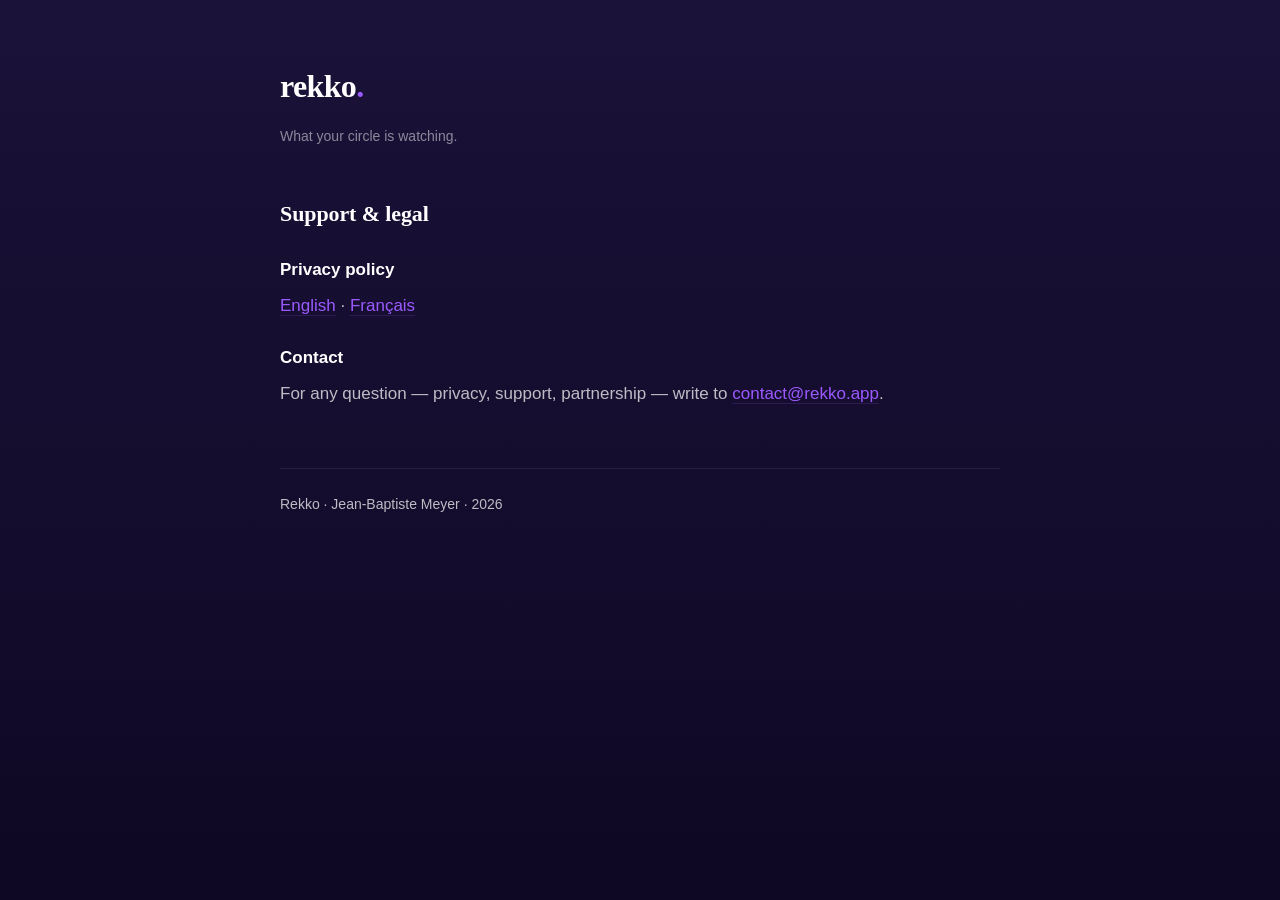
==== index.html @ c3f65cd0 "Initial commit — landing + bilingual privacy policy Static GitHub Pages site for the Rekko app.    *" ====
<!DOCTYPE html>
<html lang="en">
<head>
    <meta charset="UTF-8">
    <meta name="viewport" content="width=device-width, initial-scale=1.0">
    <meta name="description" content="Rekko — what your circle is watching.">
    <title>Rekko — what your circle is watching</title>
    <link rel="stylesheet" href="assets/style.css">
</head>
<body>
    <div class="container">
        <span class="wordmark">rekko<span class="dot">.</span></span>
        <p class="subtitle" style="margin-bottom:48px;">What your circle is watching.</p>

        <h2>Support &amp; legal</h2>

        <h3>Privacy policy</h3>
        <p>
            <a href="en/privacy.html">English</a> ·
            <a href="fr/privacy.html">Français</a>
        </p>

        <h3>Contact</h3>
        <p>
            For any question — privacy, support, partnership — write to
            <a href="mailto:contact@rekko.app">contact@rekko.app</a>.
        </p>

        <footer>
            <p>Rekko · Jean-Baptiste Meyer · 2026</p>
        </footer>
    </div>
</body>
</html>
---- assets/style.css ----
/* Shared style for the Rekko support / marketing site.
   Brand: deep purple gradient + serif wordmark, white text.
   No build step — single CSS file, hand-rolled. */

* {
    box-sizing: border-box;
    margin: 0;
    padding: 0;
}

:root {
    --bg: #1a1238;
    --bg-deep: #0f0824;
    --accent: #9b59ff;
    --accent-soft: rgba(155, 89, 255, 0.18);
    --text: #ffffff;
    --text-soft: rgba(255, 255, 255, 0.72);
    --text-muted: rgba(255, 255, 255, 0.5);
    --rule: rgba(255, 255, 255, 0.08);
}

html {
    background: linear-gradient(180deg, var(--bg) 0%, var(--bg-deep) 100%);
    background-attachment: fixed;
    min-height: 100%;
    -webkit-font-smoothing: antialiased;
    -moz-osx-font-smoothing: grayscale;
}

body {
    color: var(--text);
    font-family: -apple-system, BlinkMacSystemFont, "Segoe UI", Helvetica, Arial, sans-serif;
    font-size: 17px;
    line-height: 1.65;
    padding: 60px 24px 80px;
}

.container {
    max-width: 720px;
    margin: 0 auto;
}

.wordmark {
    font-family: "Iowan Old Style", "Georgia", serif;
    font-weight: 900;
    font-size: 32px;
    color: var(--text);
    text-decoration: none;
    letter-spacing: -0.02em;
    display: inline-block;
    margin-bottom: 12px;
}

.wordmark .dot {
    color: var(--accent);
}

.lang-switch {
    color: var(--text-muted);
    font-size: 14px;
    margin-bottom: 40px;
}

.lang-switch a {
    color: var(--text-soft);
    text-decoration: none;
    border-bottom: 1px dashed var(--text-muted);
    margin-left: 6px;
}

.lang-switch a:hover {
    color: var(--accent);
    border-bottom-color: var(--accent);
}

h1 {
    font-family: "Iowan Old Style", "Georgia", serif;
    font-weight: 900;
    font-size: 36px;
    line-height: 1.2;
    margin: 0 0 6px;
    letter-spacing: -0.01em;
}

.subtitle {
    color: var(--text-muted);
    font-size: 14px;
    margin-bottom: 36px;
}

h2 {
    font-family: "Iowan Old Style", "Georgia", serif;
    font-weight: 700;
    font-size: 22px;
    margin: 40px 0 12px;
    letter-spacing: -0.005em;
}

h3 {
    font-weight: 600;
    font-size: 17px;
    margin: 24px 0 8px;
    color: var(--text);
}

p {
    color: var(--text-soft);
    margin-bottom: 14px;
}

ul {
    color: var(--text-soft);
    margin: 0 0 14px 22px;
}

li {
    margin-bottom: 6px;
}

a {
    color: var(--accent);
    text-decoration: none;
    border-bottom: 1px solid var(--accent-soft);
    transition: border-color 0.15s ease;
}

a:hover {
    border-bottom-color: var(--accent);
}

strong {
    color: var(--text);
    font-weight: 600;
}

hr {
    border: none;
    border-top: 1px solid var(--rule);
    margin: 40px 0;
}

footer {
    color: var(--text-muted);
    font-size: 14px;
    margin-top: 60px;
    padding-top: 24px;
    border-top: 1px solid var(--rule);
}

footer a {
    color: var(--text-soft);
    border-bottom-color: var(--rule);
}

footer a:hover {
    color: var(--accent);
    border-bottom-color: var(--accent);
}

@media (max-width: 480px) {
    body {
        padding: 40px 20px 60px;
    }
    h1 {
        font-size: 30px;
    }
    h2 {
        font-size: 20px;
    }
}
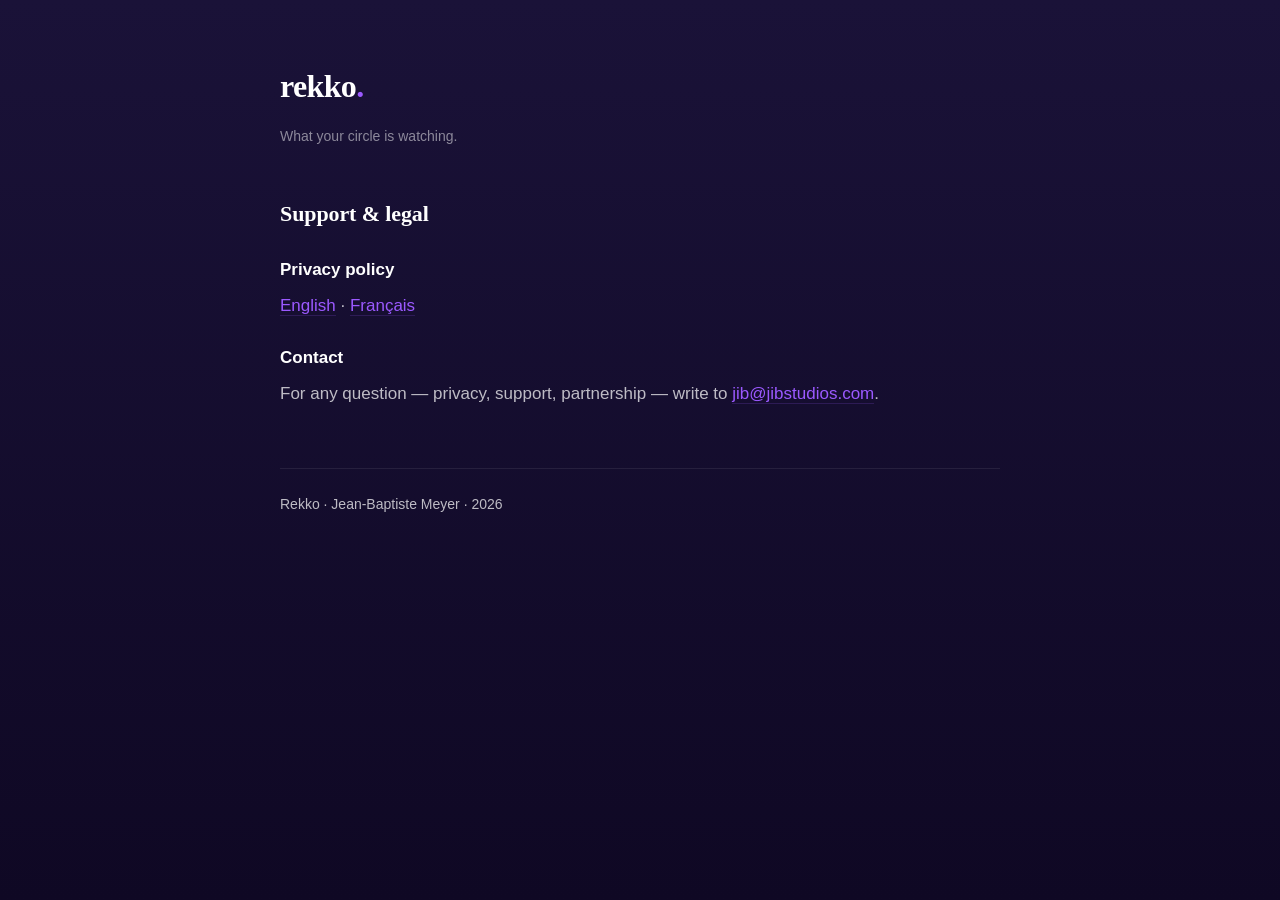
==== commit c7f08b71: "Swap placeholder emails for jib@jibstudios.com + drop Apple revoke claim - All `privacy@rekko.app` /" ====
--- a/index.html
+++ b/index.html
@@ -23,7 +23,7 @@
         <h3>Contact</h3>
         <p>
             For any question — privacy, support, partnership — write to
-            <a href="mailto:contact@rekko.app">contact@rekko.app</a>.
+            <a href="mailto:jib@jibstudios.com">jib@jibstudios.com</a>.
         </p>
 
         <footer>
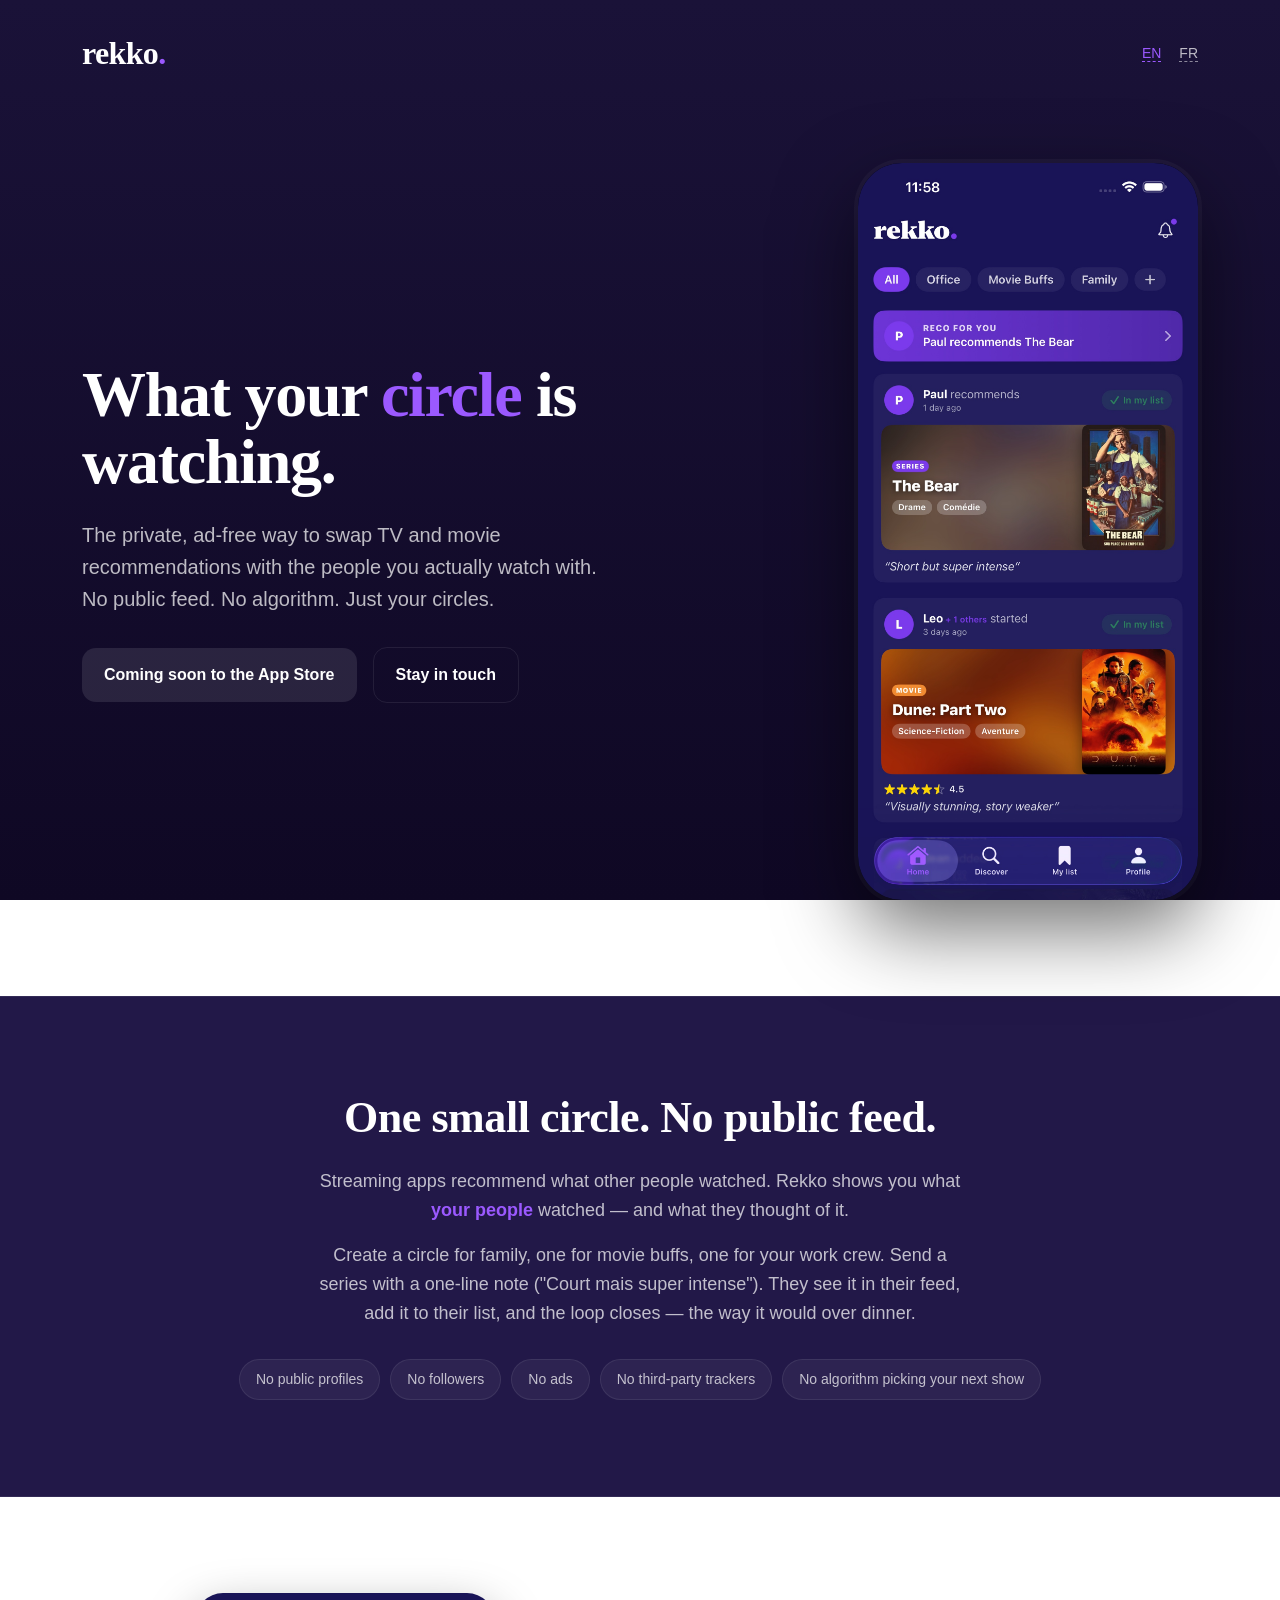
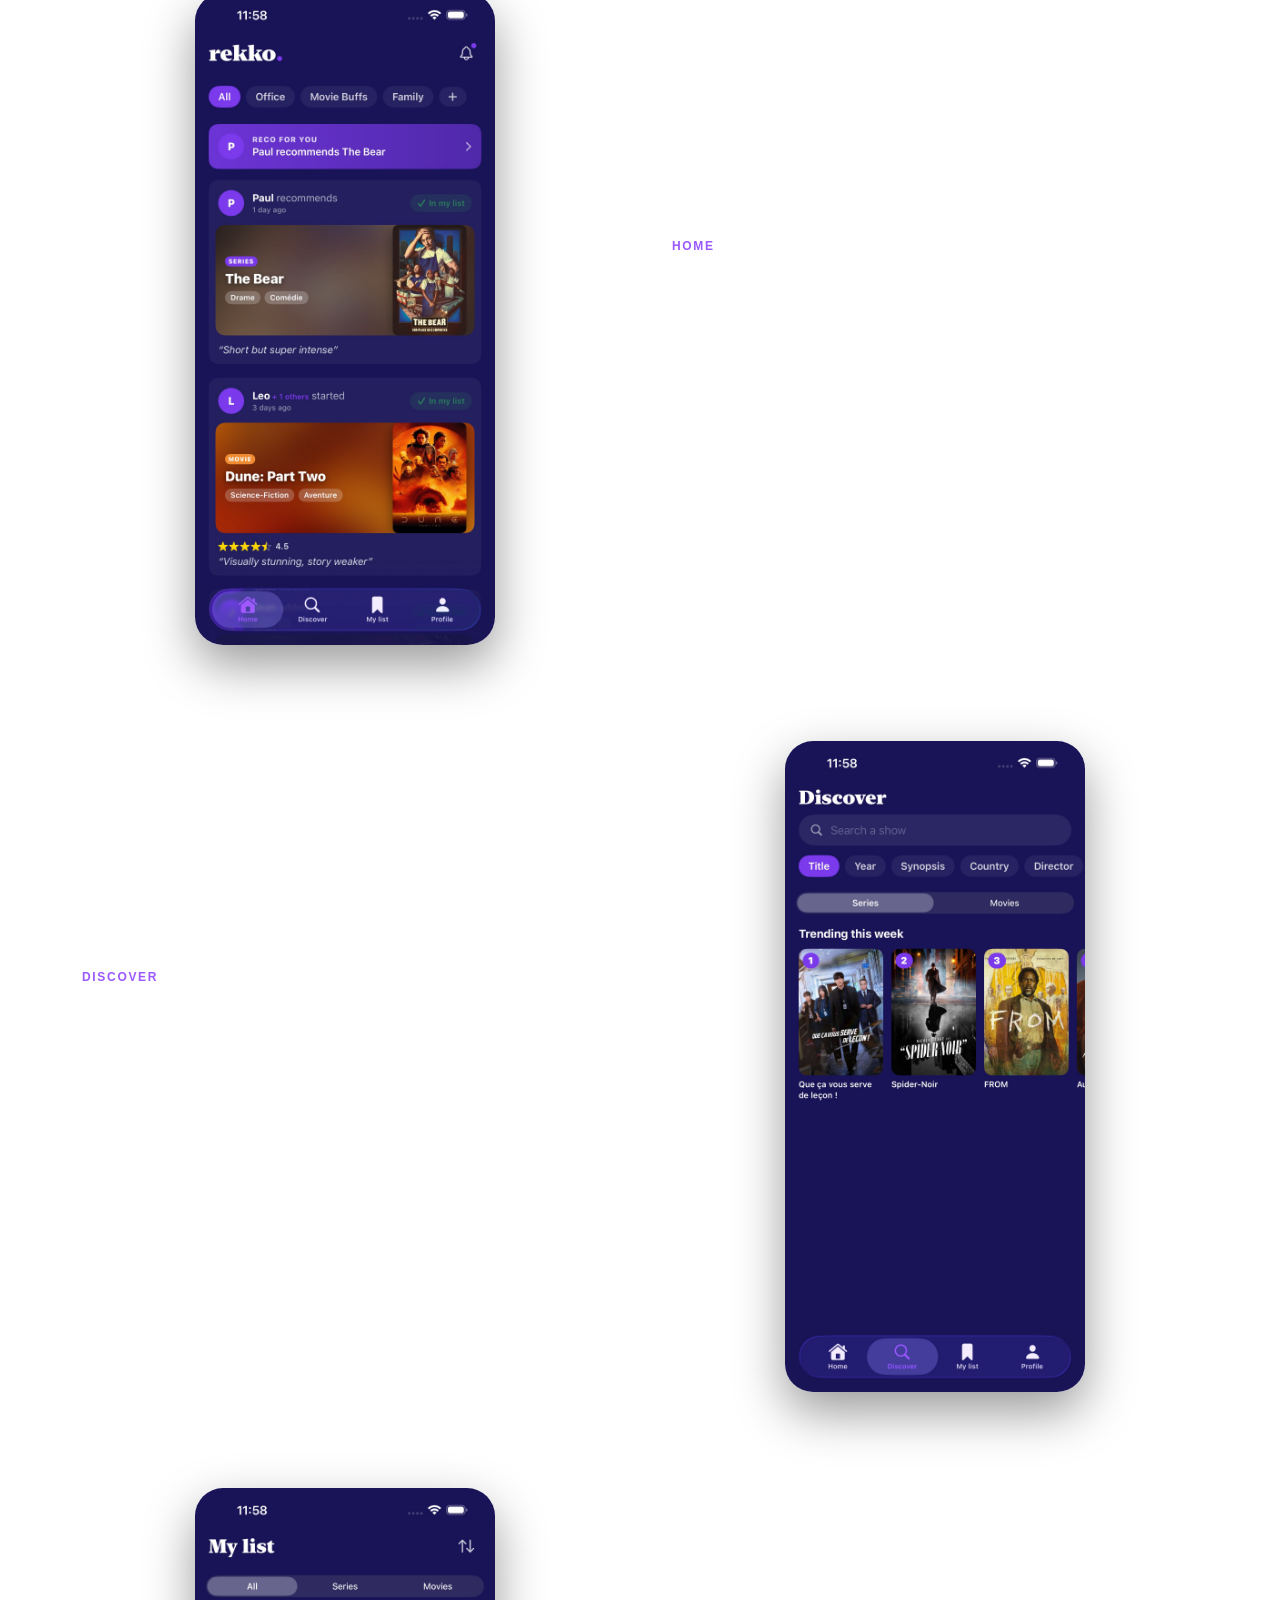
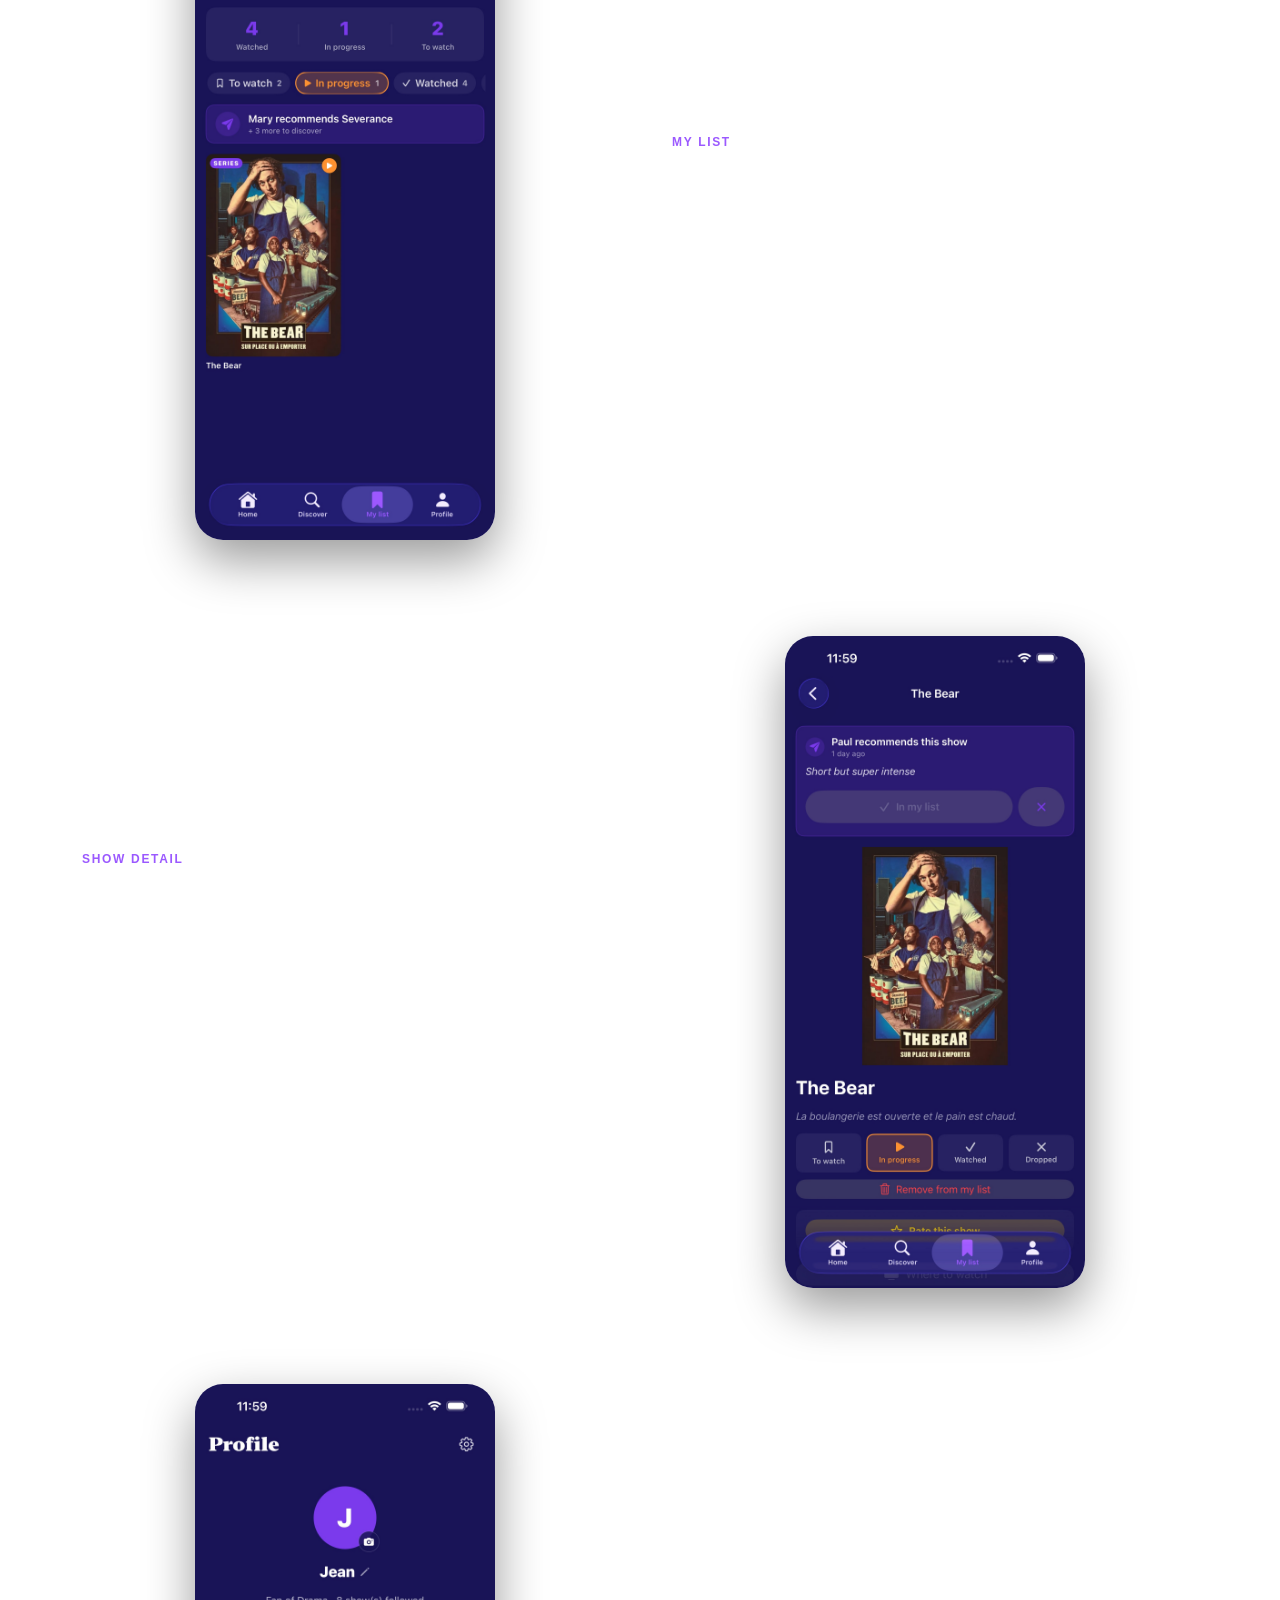
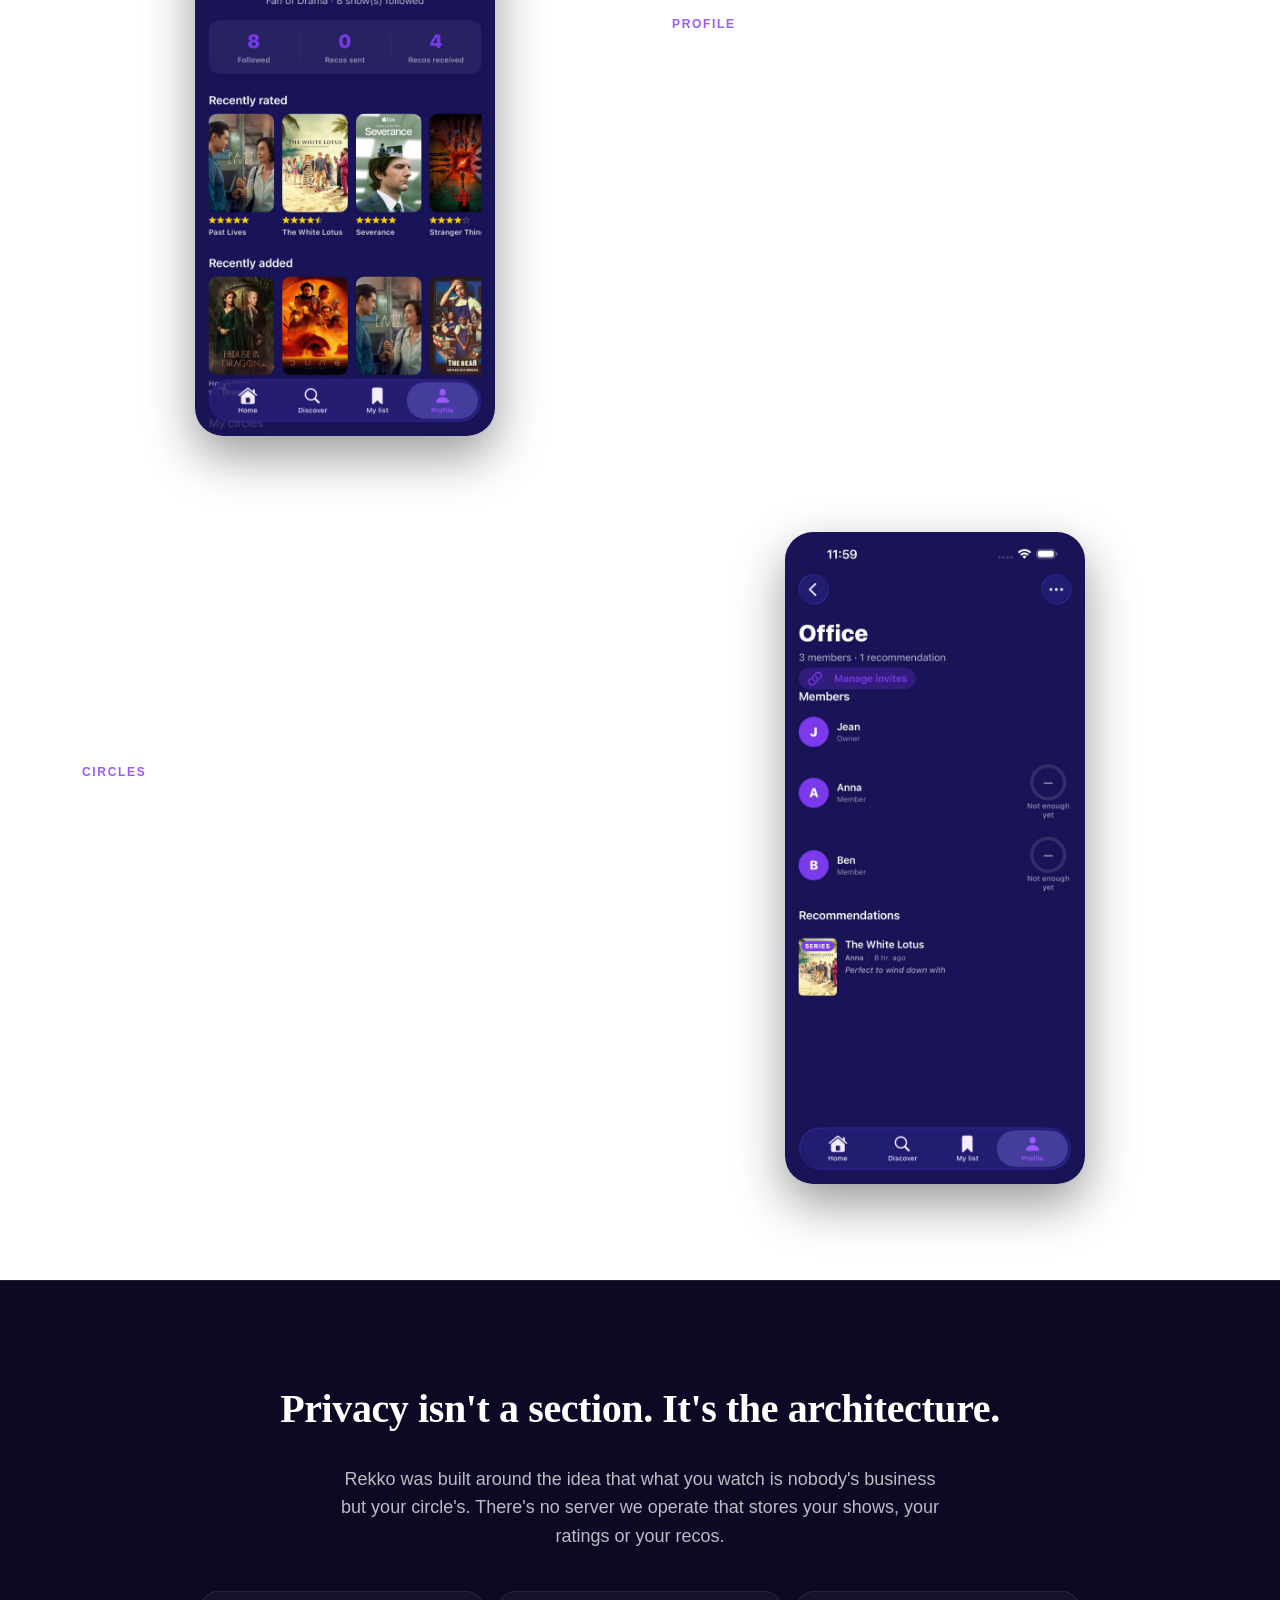
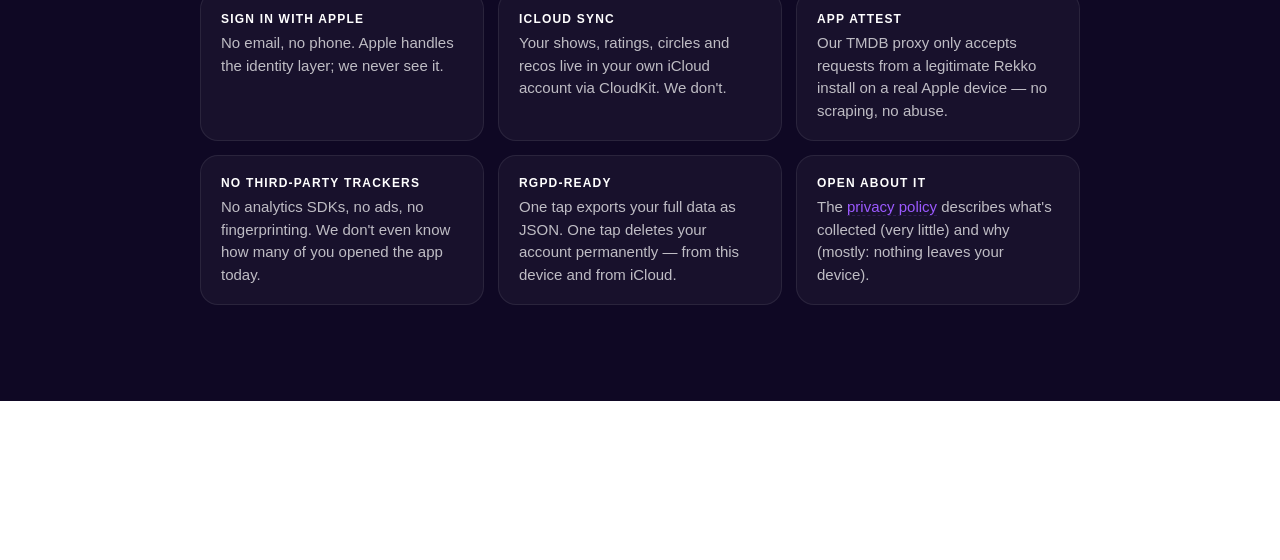
==== commit e1f4a1f7: "Add bilingual marketing landings + locale-routing root Root index.html: replace the support-link pag" ====
--- a/index.html
+++ b/index.html
@@ -1,34 +1,52 @@
 <!DOCTYPE html>
 <html lang="en">
 <head>
-    <meta charset="UTF-8">
-    <meta name="viewport" content="width=device-width, initial-scale=1.0">
-    <meta name="description" content="Rekko — what your circle is watching.">
-    <title>Rekko — what your circle is watching</title>
-    <link rel="stylesheet" href="assets/style.css">
+<meta charset="utf-8">
+<meta name="viewport" content="width=device-width, initial-scale=1">
+<title>Rekko — What your circle is watching</title>
+<meta name="description" content="Rekko — what your circle is watching. Private, ad-free TV and movie recommendations between friends.">
+<meta name="theme-color" content="#1a1238">
+<link rel="canonical" href="https://jib63.github.io/Rekko-support/">
+<!-- No-JS / no-redirect fallback: drop to English after 1s. The
+     inline script below preempts this for everyone else. -->
+<meta http-equiv="refresh" content="1; url=en/">
+<script>
+  // Pick a locale-specific landing based on the browser's preferred
+  // languages. We only ship en + fr today, so anything that isn't
+  // unambiguously French falls back to English. Synchronous so the
+  // visual flash before the redirect is sub-frame.
+  (function () {
+    var langs = (navigator.languages && navigator.languages.length)
+      ? navigator.languages
+      : [navigator.language || navigator.userLanguage || "en"];
+    var target = "en/";
+    for (var i = 0; i < langs.length; i++) {
+      var tag = (langs[i] || "").toLowerCase();
+      if (tag === "fr" || tag.indexOf("fr-") === 0) { target = "fr/"; break; }
+      if (tag === "en" || tag.indexOf("en-") === 0) { target = "en/"; break; }
+    }
+    location.replace(target);
+  })();
+</script>
+<style>
+  html, body { margin: 0; padding: 0; background: #1a1238; color: rgba(255,255,255,0.72); font-family: -apple-system, BlinkMacSystemFont, "Segoe UI", Helvetica, Arial, sans-serif; }
+  .fallback { max-width: 480px; margin: 0 auto; padding: 80px 24px; text-align: center; line-height: 1.6; }
+  .wordmark { font-family: "Iowan Old Style", "Georgia", serif; font-weight: 900; font-size: 32px; color: #fff; letter-spacing: -0.02em; display: inline-block; margin-bottom: 24px; }
+  .wordmark .dot { color: #9b59ff; }
+  a { color: #9b59ff; text-decoration: none; border-bottom: 1px solid rgba(155, 89, 255, 0.3); }
+  a:hover { border-bottom-color: #9b59ff; }
+  p { margin: 12px 0; }
+</style>
 </head>
 <body>
-    <div class="container">
-        <span class="wordmark">rekko<span class="dot">.</span></span>
-        <p class="subtitle" style="margin-bottom:48px;">What your circle is watching.</p>
-
-        <h2>Support &amp; legal</h2>
-
-        <h3>Privacy policy</h3>
-        <p>
-            <a href="en/privacy.html">English</a> ·
-            <a href="fr/privacy.html">Français</a>
-        </p>
-
-        <h3>Contact</h3>
-        <p>
-            For any question — privacy, support, partnership — write to
-            <a href="mailto:jib@jibstudios.com">jib@jibstudios.com</a>.
-        </p>
-
-        <footer>
-            <p>Rekko · Jean-Baptiste Meyer · 2026</p>
-        </footer>
-    </div>
+<div class="fallback">
+  <span class="wordmark">rekko<span class="dot">.</span></span>
+  <p>Redirecting you to your language…</p>
+  <noscript>
+    <p>
+      <a href="en/">English</a> · <a href="fr/">Français</a>
+    </p>
+  </noscript>
+</div>
 </body>
 </html>
